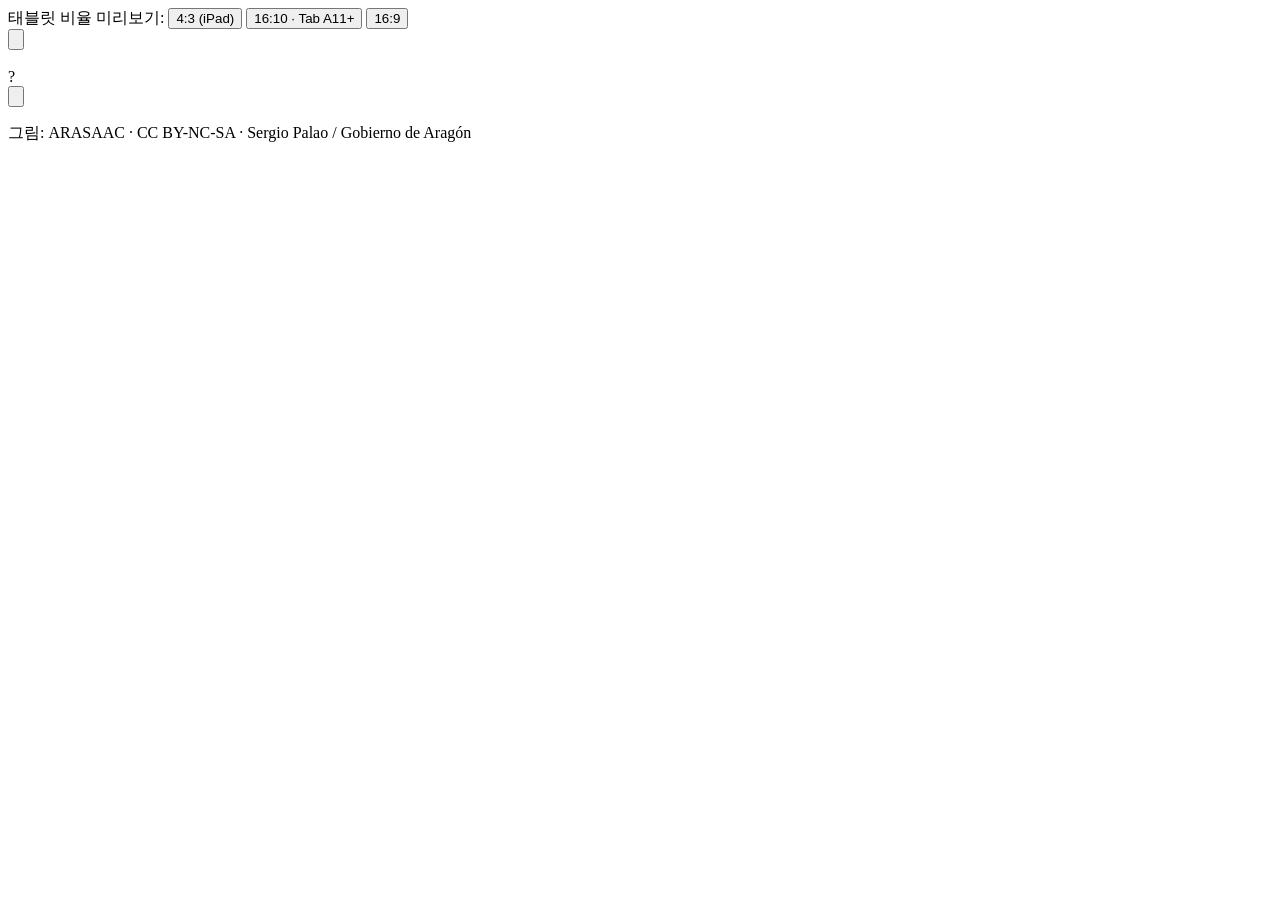
==== index.html @ 36b9e2e4 "feat(app): index skeleton + data/engine bootstrap Co-Authored-By: Claude Sonnet 4.6 <noreply@anthrop" ====
<!doctype html>
<html lang="ko">
<head>
  <meta charset="utf-8">
  <meta name="viewport" content="width=device-width, initial-scale=1">
  <title>끝말잇기</title>
  <link rel="stylesheet" href="src/styles.css">
</head>
<body>
<div class="page">
  <div class="controls">
    <span>태블릿 비율 미리보기:</span>
    <button data-r="">4:3 (iPad)</button>
    <button data-r="r1610" class="active">16:10 · Tab A11+</button>
    <button data-r="r169">16:9</button>
  </div>
  <div class="device r1610" id="device">
    <div class="wrap">
      <header class="topbar">
        <button class="back" type="button" aria-label="뒤로 가기"><svg viewBox="0 0 32 32" aria-hidden="true"><path d="M6.5 16L16 7V13H25V19H16V25Z" fill="#38444F" stroke="#38444F" stroke-width="6" stroke-linejoin="round" stroke-linecap="round"/></svg></button>
        <div class="progress" id="progress" role="img" aria-label="진행 0 / 5"></div>
      </header>
      <section class="stage" id="stage" aria-label="지금 차례">
        <div class="now">
          <div class="now__card" role="button" tabindex="0" aria-label="단어 다시 듣기">
            <img class="now__pic" id="nowPic" alt="">
            <div class="now__word" id="nowWord"></div>
          </div>
          <div class="link"><span class="link__bar"></span><span class="link__tok" id="linkTok" role="button" tabindex="0" aria-label="글자 듣기"></span><span class="link__bar"></span></div>
          <div class="drop" id="drop"><span class="drop__q">?</span></div>
        </div>
        <div class="prompt" id="prompt">
          <button class="prompt__speaker" type="button" aria-label="다시 듣기"><svg viewBox="0 0 24 24" fill="none" aria-hidden="true"><path d="M3 9.2H6.6L11.5 5V19L6.6 14.8H3Z" fill="#fff"/><path class="wave wave1" d="M15 8.6a4.6 4.6 0 0 1 0 6.8" stroke="#fff" stroke-width="1.9" stroke-linecap="round"/><path class="wave wave2" d="M17.7 6a8.2 8.2 0 0 1 0 12" stroke="#fff" stroke-width="1.9" stroke-linecap="round"/></svg></button>
          <p class="prompt__text" id="promptText"></p>
        </div>
      </section>
      <section class="options" id="options" aria-label="고를 수 있는 단어"></section>
    </div>
  </div>
  <div class="credit">그림: ARASAAC · CC BY-NC-SA · Sergio Palao / Gobierno de Aragón</div>
</div>
  <script src="src/engine.js"></script>
  <script type="module" src="src/game.js"></script>
</body>
</html>
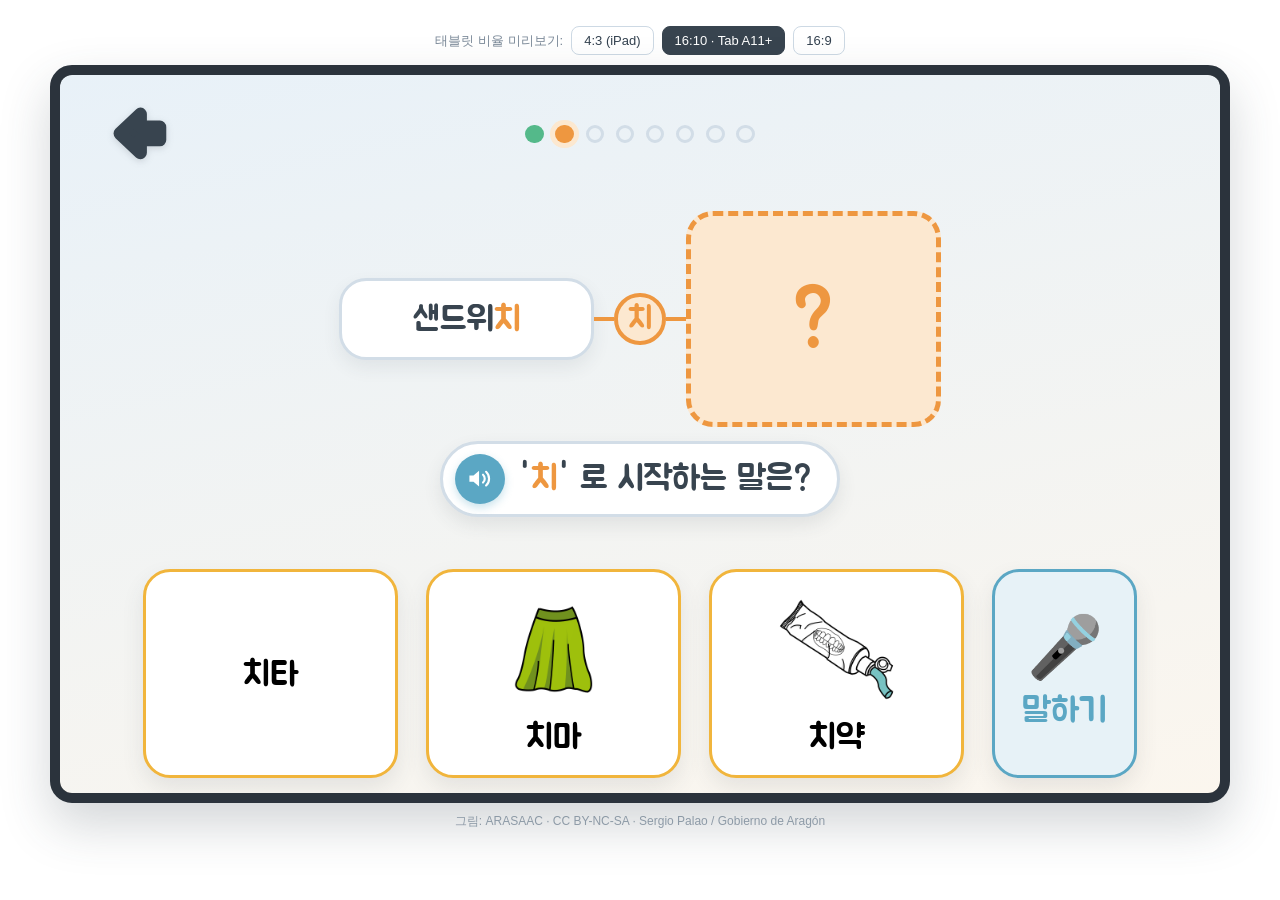
==== commit a48f1c65: "fix(app): drag preview image fallback + review nits Final-review findings: - drag.js armDrop: emit <" ====
--- a/index.html
+++ b/index.html
@@ -18,7 +18,7 @@
     <div class="wrap">
       <header class="topbar">
         <button class="back" type="button" aria-label="뒤로 가기"><svg viewBox="0 0 32 32" aria-hidden="true"><path d="M6.5 16L16 7V13H25V19H16V25Z" fill="#38444F" stroke="#38444F" stroke-width="6" stroke-linejoin="round" stroke-linecap="round"/></svg></button>
-        <div class="progress" id="progress" role="img" aria-label="진행 0 / 5"></div>
+        <div class="progress" id="progress" role="img" aria-label="진행 0 / 8"></div>
       </header>
       <section class="stage" id="stage" aria-label="지금 차례">
         <div class="now">
--- a/src/styles.css
+++ b/src/styles.css
@@ -0,0 +1,175 @@
+@font-face { font-family:'Jua'; src:url('../assets/fonts/Jua-Regular.ttf') format('truetype'); font-display:swap; }
+@font-face { font-family:'Gowun'; src:url('../assets/fonts/GowunDodum-Regular.ttf') format('truetype'); font-display:swap; }
+  :root {
+    --bg-top:#E8F1F8; --bg-bot:#FBF6EE; --surface:#FFFFFF;
+    --ink:#38444F; --ink-soft:#94A3B1; --line:#E4ECF3; --line-strong:#D2DDE7;
+    --couple:#EE9740; --couple-soft:#FCE8D0; --success:#54B98A; --success-soft:#E3F3EB;
+    --card-edge:#F1B53C; --card-edge-strong:#E0A22B; --voice:#5BA7C4; --voice-soft:#E7F2F7;
+    --display:"Jua","Apple SD Gothic Neo",sans-serif; --ui:"Gowun","Apple SD Gothic Neo",sans-serif;
+  }
+  *{ box-sizing:border-box; }
+  .page { display:flex; flex-direction:column; align-items:center; gap:10px; padding:18px 12px 24px;
+    font-family:var(--ui); color:var(--ink); }
+  .controls { display:flex; gap:8px; align-items:center; flex-wrap:wrap; justify-content:center; }
+  .controls span { font-size:13px; color:#7c8a99; }
+  .controls button { font:inherit; font-size:13px; cursor:pointer; border:1px solid #cdd9e4; background:#fff;
+    border-radius:8px; padding:6px 12px; color:#33414f; }
+  .controls button.active { background:#38444F; color:#fff; border-color:#38444F; }
+
+  .device { container-type:size; width:min(100%,1180px); aspect-ratio:4/3;
+    border-radius:22px; overflow:hidden; box-shadow:0 22px 50px rgba(56,68,79,.22);
+    border:10px solid #2b333c; background:#000; }
+  .device.r1610 { aspect-ratio:16/10; }
+  .device.r169 { aspect-ratio:16/9; }
+  .wrap { position:relative; width:100%; height:100%; overflow:hidden;
+    background:linear-gradient(168deg,var(--bg-top),var(--bg-bot));
+    padding:3.4cqh 4cqw 2cqh; display:flex; flex-direction:column; gap:2.2cqh; }
+
+  .topbar { display:grid; grid-template-columns:1fr auto 1fr; align-items:center; }
+  /* 박스 없는 화살표 자체가 버튼(레퍼런스 형태). 색은 목업 톤(ink) + 가벼운 드롭섀도 */
+  .back { justify-self:start; background:none; border:0; padding:0; cursor:pointer; line-height:0;
+    display:flex; align-items:center; justify-content:center; transition:transform .12s ease; }
+  .back:hover { transform:translateX(-2px); }
+  .back:active { transform:scale(.9); }
+  .back:focus-visible { outline:0.6cqmin solid var(--couple); outline-offset:0.6cqmin; border-radius:2cqmin; }
+  .back svg { width:9.6cqmin; height:9.6cqmin; filter:drop-shadow(0 0.4cqmin 0.5cqmin rgba(56,68,79,.18)); }
+  .progress { justify-self:center; display:flex; align-items:center; gap:1.6cqmin; }
+  /* 라운드 수만큼 같은 크기의 동그라미를 미리 깔아 둠 — 빈 동그라미=남은 라운드, 채움=완료, 후광=현재 */
+  .step { width:2.6cqmin; height:2.6cqmin; border-radius:50%; box-sizing:border-box;
+    transition:background .3s ease, border-color .3s ease, box-shadow .3s ease; }
+  .step.todo { background:transparent; border:0.45cqmin solid var(--line-strong); }
+  .step.done { background:var(--success); }
+  .step.cur { background:var(--couple); box-shadow:0 0 0 0.7cqmin var(--couple-soft); }
+  /* 안내 박스: [스피커] + 문구를 한 덩어리로(레퍼런스 배치). 스타일은 목업 언어(흰 알약·쿨그레이 테두리·부드러운 그림자) */
+  .prompt { display:inline-flex; align-items:center; gap:2cqmin;
+    background:var(--surface); border:0.5cqmin solid var(--line-strong); border-radius:99cqmin;
+    padding:1.4cqmin 3.4cqmin 1.4cqmin 1.6cqmin; box-shadow:0 8px 18px rgba(56,68,79,.10); }
+  .prompt__speaker { flex:none; width:7cqmin; height:7cqmin; border-radius:50%; background:var(--voice);
+    border:0; padding:0; cursor:pointer; display:flex; align-items:center; justify-content:center;
+    box-shadow:0 0.5cqmin 1.2cqmin rgba(91,167,196,.32);
+    transition:transform .12s ease, box-shadow .2s ease, background-color .2s ease; }
+  .prompt__speaker:hover { transform:translateY(-2px); box-shadow:0 1cqmin 2cqmin rgba(91,167,196,.40); }
+  .prompt__speaker:active { transform:scale(.92); box-shadow:0 0.4cqmin 0.9cqmin rgba(91,167,196,.34); }
+  .prompt__speaker:focus-visible { outline:0.6cqmin solid var(--voice); outline-offset:0.4cqmin; }
+  .prompt__speaker svg { width:3.8cqmin; height:3.8cqmin; }
+  /* 소리 재생 중: 버튼 색 활성화(파랑→주황) + 음파 줄이 늘었다 줄었다 */
+  .prompt__speaker.speaking { background:var(--couple);
+    box-shadow:0 0 0 0.6cqmin var(--couple-soft), 0 0.6cqmin 1.4cqmin rgba(238,151,64,.42); }
+  .prompt__speaker svg .wave { transform-box:fill-box; transform-origin:left center; }
+  .prompt__speaker.speaking .wave1 { animation:spkWave .8s ease-in-out infinite; }
+  .prompt__speaker.speaking .wave2 { animation:spkWave .8s ease-in-out infinite .18s; }
+  @keyframes spkWave { 0%,100%{ transform:scaleX(.4); opacity:.45; } 50%{ transform:scaleX(1); opacity:1; } }
+  .prompt__text { margin:0; font-family:var(--display); font-size:4.8cqmin; color:var(--ink); }
+  .prompt__text .syl { color:var(--couple); }
+
+  .stage { flex:1; min-height:0; display:flex; flex-direction:column; align-items:center; justify-content:center; gap:2cqh; }
+  .now { display:flex; align-items:center; justify-content:center; gap:0; }
+  /* 보기 카드(.opt)와 같은 치수 — 이전 단어/드롭존/보기를 한 종류의 "단어 카드"로 통일 */
+  .now__card { background:var(--surface); border:0.5cqmin solid var(--line-strong); border-radius:3.8cqmin;
+    padding:2.6cqmin 2cqmin 2.2cqmin; width:22cqw; display:flex; flex-direction:column;
+    align-items:center; justify-content:center; gap:1.2cqmin; box-shadow:0 8px 18px rgba(56,68,79,.08); cursor:pointer; }
+  .now__pic { width:16.5cqmin; height:16.5cqmin; object-fit:contain; }
+  .now__word { font-family:var(--display); font-size:4.7cqmin; color:var(--ink); }
+  .now__word .syl { color:var(--couple); }
+  .link { display:flex; align-items:center; }
+  .link__bar { width:2.8cqmin; height:0.6cqmin; background:var(--couple); }
+  .link__tok { min-width:7.2cqmin; height:7.2cqmin; padding:0 1.2cqmin; border-radius:50%;
+    background:var(--couple-soft); border:0.65cqmin solid var(--couple); color:var(--couple);
+    font-family:var(--display); font-size:4.35cqmin; display:flex; align-items:center; justify-content:center; cursor:pointer; }
+
+  /* 큰 드롭존: 보기 카드와 같은 크기로 키워 카드가 1:1로 안착 */
+  .drop { position:relative; width:22cqw; min-height:30cqmin; border:0.8cqmin dashed var(--couple);
+    background:var(--couple-soft); border-radius:3.8cqmin;
+    display:flex; flex-direction:column; align-items:center; justify-content:center; gap:1.2cqmin;
+    padding:2.6cqmin 2cqmin 2.2cqmin; }
+  .drop .drop__q { font-family:var(--display); font-size:11cqmin; color:var(--couple);
+    animation:breathe 2.2s ease-in-out infinite; }
+  .drop--filled { border-style:solid; border-color:var(--success); background:var(--surface);
+    box-shadow:0 10px 22px rgba(84,185,138,.18); animation:pop .32s ease; }
+  .drop--filled .opt__pic { width:16.5cqmin; height:16.5cqmin; object-fit:contain; }
+  .drop--filled .opt__word { font-family:var(--display); font-size:4.7cqmin; }
+
+  /* ── 드래그 상호작용 ───────────────────────────────────────────── */
+  /* 네이티브 이미지 드래그(반투명 고스트) 차단 — 카드 전체가 포인터로 움직이게 */
+  .opt { touch-action:none; -webkit-user-select:none; user-select:none; }
+  .opt__pic, .now__pic { -webkit-user-drag:none; user-select:none; pointer-events:none; }
+  /* 드래그 중: 인라인 transform 으로 손가락을 즉각 추종(트랜지션 제거) */
+  .opt.dragging { z-index:30; cursor:grabbing; transition:none;
+    box-shadow:0 24px 44px rgba(56,68,79,.24); }
+  .opt.dimmed { opacity:.4; }
+  /* 빈 칸 밖에서 놓으면 원래 자리로 탄력 복귀 */
+  .opt.springback { transition:transform .34s cubic-bezier(.34,1.32,.5,1); }
+  /* armed: 카드가 빈 칸에 걸친 상태 — 점선→실선 전환으로만 표시(노란 글로우·맥동 없음) */
+  .drop.armed { border-style:solid; }
+  /* armed 고스트 미리보기(빈 칸 안 .opt 자식의 크기 정의) */
+  .drop .opt__pic { width:16.5cqmin; height:16.5cqmin; object-fit:contain; }
+  .drop .opt__word { font-family:var(--display); font-size:4.7cqmin; }
+  .drop__ghost { opacity:.45; }
+
+  .options { display:flex; align-items:stretch; justify-content:center; gap:2.4cqw; flex-wrap:nowrap; margin-top:1.2cqh; }
+  .opt { font-family:var(--display); background:var(--surface); border:0.5cqmin solid var(--card-edge);
+    border-radius:3.8cqmin; box-shadow:0 10px 22px rgba(56,68,79,.10); padding:2.6cqmin 2cqmin 2.2cqmin; width:22cqw;
+    display:flex; flex-direction:column; align-items:center; justify-content:center; gap:1.2cqmin; cursor:pointer;
+    transition:transform .1s ease, box-shadow .1s ease, border-color .1s ease, opacity .2s ease; }
+  .opt:hover { transform:translateY(-4px); box-shadow:0 18px 32px rgba(56,68,79,.16); border-color:var(--card-edge-strong); }
+  .opt:active { transform:translateY(0) scale(.97); box-shadow:0 6px 14px rgba(56,68,79,.14); border-color:var(--card-edge-strong); }
+  .opt:focus-visible { outline:0.6cqmin solid var(--couple); outline-offset:0.4cqmin; }
+  .opt__pic { width:16.5cqmin; height:16.5cqmin; object-fit:contain; }
+  .opt__word { font-size:4.7cqmin; }
+  .opt--voice { width:12.5cqw; background:var(--voice-soft); border-color:var(--voice); }
+  .opt--voice:hover { border-color:var(--voice); }
+  .opt--voice .opt__mic { width:9cqmin; height:9cqmin; display:flex; align-items:center; justify-content:center; font-size:8.5cqmin; }
+  .opt--voice .opt__word { color:var(--voice); }
+
+  /* 완료 화면 — 게임이 끝나면 화면 전체를 덮는 오버레이. 목업 본래 톤(흰/쿨그레이/초록=완료 의미)에 맞춤 */
+  .finish { position:absolute; inset:0; z-index:40; display:flex; flex-direction:column;
+    align-items:center; justify-content:center;
+    background:linear-gradient(168deg,var(--bg-top),var(--bg-bot));
+    animation:finishIn .35s ease both; }
+  .finish__title { margin:0; font-family:var(--display); font-size:15cqmin; line-height:1.1;
+    white-space:nowrap; color:var(--success);
+    filter:drop-shadow(0 1.6cqmin 0.4cqmin rgba(84,185,138,.20));
+    animation:finishPop .55s cubic-bezier(.2,1.3,.4,1) backwards; }
+  /* 하단 중앙 고정. 좌우 0+margin-inline:auto 로 중앙정렬해 transform 은 등장·hover 연출용으로 비워 둠 */
+  .finish__btn { position:absolute; left:0; right:0; bottom:7cqh; margin-inline:auto;
+    width:42cqmin; height:15.5cqmin; padding:0; cursor:pointer; font:inherit;
+    border:0; border-radius:99cqmin; background:var(--success);
+    box-shadow:0 1.2cqmin 2.6cqmin rgba(84,185,138,.40), 0 8px 18px rgba(56,68,79,.10);
+    display:flex; align-items:center; justify-content:center;
+    transition:transform .12s ease, box-shadow .12s ease;
+    animation:finishRise .5s .12s ease backwards; }
+  .finish__btn:hover { transform:translateY(-3px);
+    box-shadow:0 2cqmin 3.4cqmin rgba(84,185,138,.48), 0 12px 24px rgba(56,68,79,.12); }
+  .finish__btn:active { transform:translateY(0) scale(.96);
+    box-shadow:0 0.8cqmin 1.6cqmin rgba(84,185,138,.40); }
+  .finish__btn:focus-visible { outline:0.7cqmin solid var(--success); outline-offset:0.9cqmin; }
+  .finish__check { width:10cqmin; height:10cqmin; }
+
+  .credit { text-align:center; font-size:12px; color:#9aa7b4; }
+  @keyframes breathe { 0%,100%{ transform:scale(1); } 50%{ transform:scale(1.05); } }
+  @keyframes pop { 0%{ transform:scale(.82); } 60%{ transform:scale(1.04); } 100%{ transform:scale(1); } }
+  /* 컴퓨터 차례 시작: 제시 카드가 살짝 커졌다 돌아오며 주목을 끎 */
+  .now__card.intro { animation:nowPop .5s ease; }
+  @keyframes nowPop { 0%{ transform:scale(1); } 30%{ transform:scale(1.08); } 100%{ transform:scale(1); } }
+  /* 정답 후 연결 낭독: 읽히는 요소가 살짝 튐(중앙카드·연결글자·내 답) */
+  .chainpop { animation:chainPop .45s ease; }
+  @keyframes chainPop { 0%{ transform:scale(1); } 35%{ transform:scale(1.12); } 100%{ transform:scale(1); } }
+  /* 꾹 누르고 있는 동안: 살짝 떠올라 멈춤(그림자만 — 들림은 인라인 transform) */
+  .opt.holding { box-shadow:0 22px 38px rgba(56,68,79,.20); }
+  .spark { position:absolute; pointer-events:none; line-height:1; font-size:5cqmin;
+    color:var(--card-edge); transform:translate(-50%,-50%) scale(0); will-change:transform,opacity;
+    animation:sparkPop .6s ease-out forwards; }
+  .spark.orange { color:var(--couple); }
+  .spark.loop { animation:sparkTwinkle 1.4s ease-in-out infinite; }
+  @keyframes sparkPop {
+    0%{ transform:translate(-50%,-50%) scale(0) rotate(0deg); opacity:0; }
+    40%{ opacity:1; }
+    60%{ transform:translate(-50%,-50%) scale(1.15) rotate(25deg); opacity:1; }
+    100%{ transform:translate(-50%,-50%) scale(.9) rotate(40deg); opacity:0; } }
+  @keyframes sparkTwinkle {
+    0%,100%{ transform:translate(-50%,-50%) scale(.5); opacity:.25; }
+    50%{ transform:translate(-50%,-50%) scale(1); opacity:.9; } }
+  @keyframes finishIn { from{ opacity:0; } to{ opacity:1; } }
+  @keyframes finishPop { 0%{ transform:scale(.4); opacity:0; } 100%{ transform:scale(1); opacity:1; } }
+  @keyframes finishRise { from{ transform:translateY(3cqh); opacity:0; } to{ transform:translateY(0); opacity:1; } }
+  @media (prefers-reduced-motion:reduce) { *{ animation:none!important; } }
